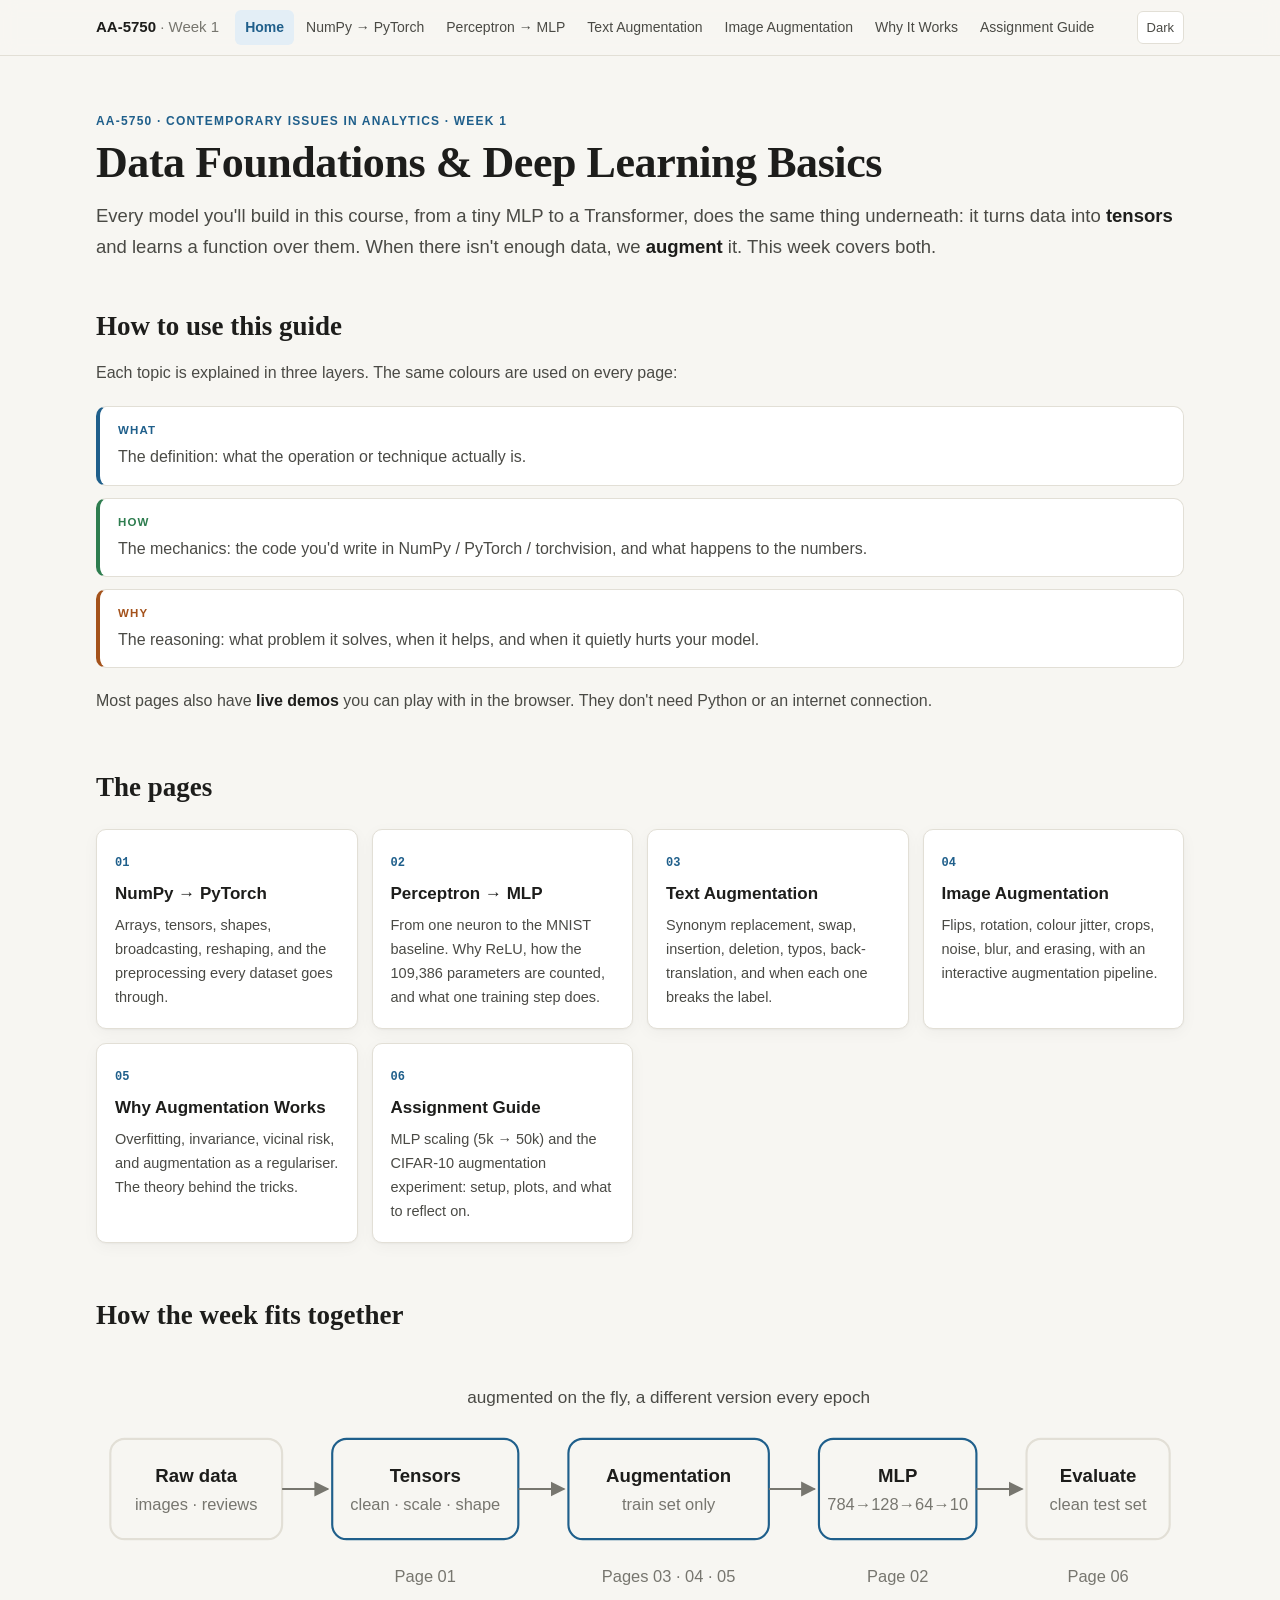
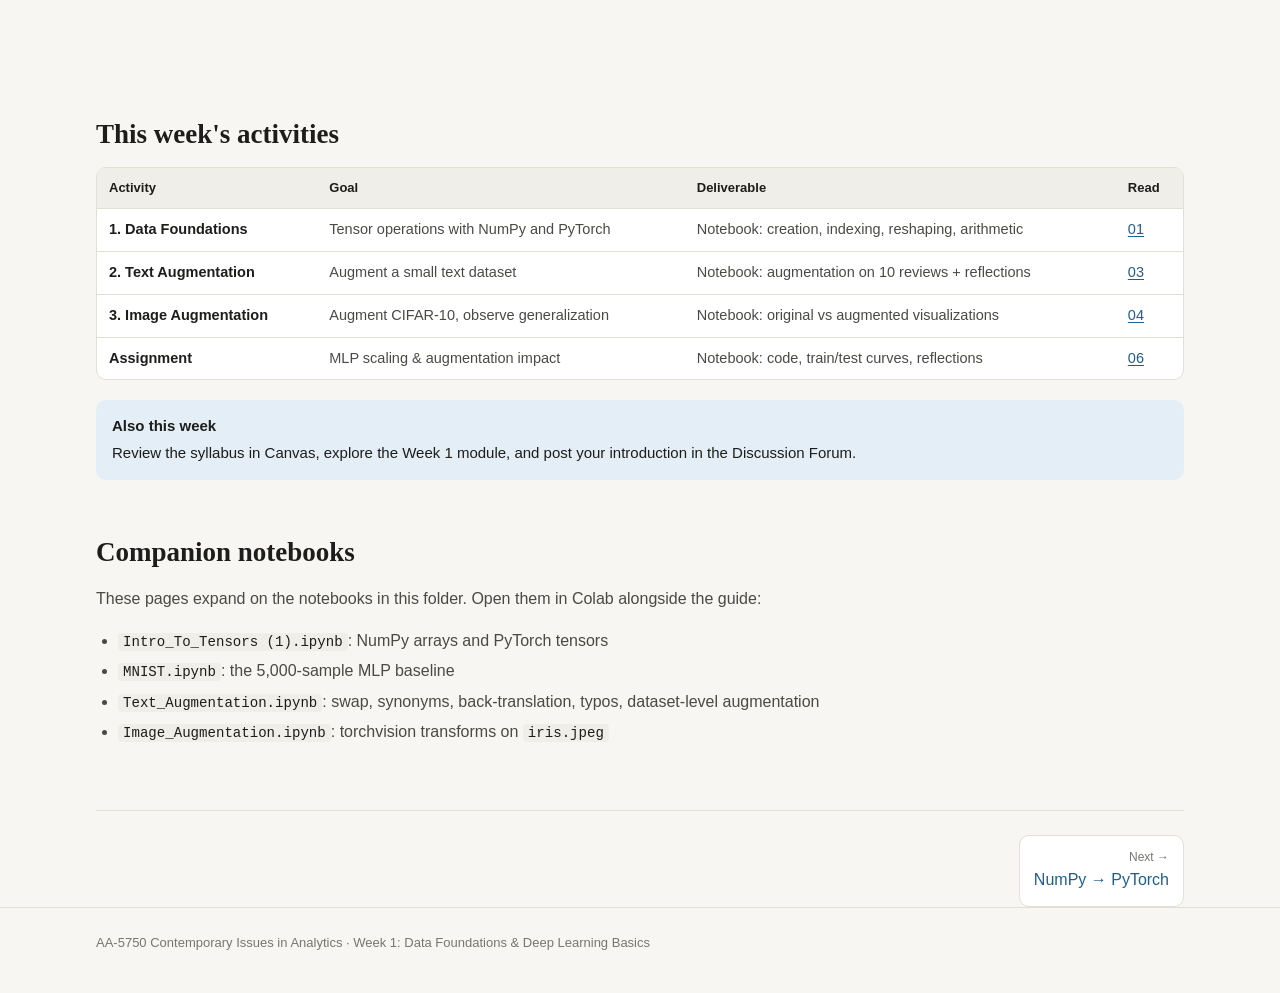
==== index.html @ 3ce7e308 "Add files via upload" ====
<!doctype html>
<html lang="en">
<head>
<meta charset="utf-8">
<meta name="viewport" content="width=device-width, initial-scale=1">
<title>Week 1 Foundations</title>
<meta name="description" content="AA-5750 Week 1: tensors, MLPs, and text and image augmentation: what we do, how we do it, and why.">
<link rel="stylesheet" href="assets/style.css">
</head>
<body>
<div class="wrap">
  <section class="hero">
    <p class="eyebrow">AA-5750 · Contemporary Issues in Analytics · Week 1</p>
    <h1>Data Foundations &amp; Deep Learning Basics</h1>
    <p class="lede">Every model you'll build in this course, from a tiny MLP to a Transformer, does the same thing underneath: it turns data into <strong>tensors</strong> and learns a function over them. When there isn't enough data, we <strong>augment</strong> it. This week covers both.</p>
  </section>

  <main style="max-width:none">
    <h2 id="how-to-read" style="margin-top:32px">How to use this guide</h2>
    <p>Each topic is explained in three layers. The same colours are used on every page:</p>
    <div class="www">
      <div class="what"><b>What</b><p>The definition: what the operation or technique actually is.</p></div>
      <div class="how"><b>How</b><p>The mechanics: the code you'd write in NumPy / PyTorch / torchvision, and what happens to the numbers.</p></div>
      <div class="why"><b>Why</b><p>The reasoning: what problem it solves, when it helps, and when it quietly hurts your model.</p></div>
    </div>
    <p>Most pages also have <strong>live demos</strong> you can play with in the browser. They don't need Python or an internet connection.</p>

    <h2 id="pages">The pages</h2>
    <div class="cards">
      <a class="card" href="tensors.html"><span class="num">01</span><h3>NumPy → PyTorch</h3><p>Arrays, tensors, shapes, broadcasting, reshaping, and the preprocessing every dataset goes through.</p></a>
      <a class="card" href="mlp.html"><span class="num">02</span><h3>Perceptron → MLP</h3><p>From one neuron to the MNIST baseline. Why ReLU, how the 109,386 parameters are counted, and what one training step does.</p></a>
      <a class="card" href="text-augmentation.html"><span class="num">03</span><h3>Text Augmentation</h3><p>Synonym replacement, swap, insertion, deletion, typos, back-translation, and when each one breaks the label.</p></a>
      <a class="card" href="image-augmentation.html"><span class="num">04</span><h3>Image Augmentation</h3><p>Flips, rotation, colour jitter, crops, noise, blur, and erasing, with an interactive augmentation pipeline.</p></a>
      <a class="card" href="why-augmentation.html"><span class="num">05</span><h3>Why Augmentation Works</h3><p>Overfitting, invariance, vicinal risk, and augmentation as a regulariser. The theory behind the tricks.</p></a>
      <a class="card" href="assignment.html"><span class="num">06</span><h3>Assignment Guide</h3><p>MLP scaling (5k → 50k) and the CIFAR-10 augmentation experiment: setup, plots, and what to reflect on.</p></a>
    </div>

    <h2 id="map">How the week fits together</h2>
    <figure class="figure">
      <svg viewBox="0 0 760 210" role="img" aria-label="Pipeline: raw data, tensors, augmentation, MLP, evaluation">
        <defs><marker id="ar" viewBox="0 0 10 10" refX="9" refY="5" markerWidth="7" markerHeight="7" orient="auto"><path d="M0,0 L10,5 L0,10 z" class="svg-ink3"/></marker></defs>
        <g font-family="inherit" font-size="13" text-anchor="middle">
          <g><rect x="10" y="60" width="120" height="70" rx="10" fill="none" class="svg-line" stroke-width="1.5"/><text x="70" y="90" class="svg-ink" font-weight="600">Raw data</text><text x="70" y="110" class="svg-ink3" font-size="11.5">images · reviews</text></g>
          <g><rect x="165" y="60" width="130" height="70" rx="10" fill="none" class="svg-acc" stroke-width="1.5"/><text x="230" y="90" class="svg-ink" font-weight="600">Tensors</text><text x="230" y="110" class="svg-ink3" font-size="11.5">clean · scale · shape</text></g>
          <g><rect x="330" y="60" width="140" height="70" rx="10" fill="none" class="svg-acc" stroke-width="1.5"/><text x="400" y="90" class="svg-ink" font-weight="600">Augmentation</text><text x="400" y="110" class="svg-ink3" font-size="11.5">train set only</text></g>
          <g><rect x="505" y="60" width="110" height="70" rx="10" fill="none" class="svg-acc" stroke-width="1.5"/><text x="560" y="90" class="svg-ink" font-weight="600">MLP</text><text x="560" y="110" class="svg-ink3" font-size="11.5">784→128→64→10</text></g>
          <g><rect x="650" y="60" width="100" height="70" rx="10" fill="none" class="svg-line" stroke-width="1.5"/><text x="700" y="90" class="svg-ink" font-weight="600">Evaluate</text><text x="700" y="110" class="svg-ink3" font-size="11.5">clean test set</text></g>
          <g stroke-width="1.5" class="svg-acc" fill="none" style="stroke:var(--ink-3)">
            <line x1="130" y1="95" x2="162" y2="95" marker-end="url(#ar)"/><line x1="295" y1="95" x2="327" y2="95" marker-end="url(#ar)"/>
            <line x1="470" y1="95" x2="502" y2="95" marker-end="url(#ar)"/><line x1="615" y1="95" x2="647" y2="95" marker-end="url(#ar)"/>
          </g>
          <text x="230" y="160" class="svg-ink3" font-size="11.5">Page 01</text><text x="400" y="160" class="svg-ink3" font-size="11.5">Pages 03 · 04 · 05</text>
          <text x="560" y="160" class="svg-ink3" font-size="11.5">Page 02</text><text x="700" y="160" class="svg-ink3" font-size="11.5">Page 06</text>
          <text x="400" y="35" class="svg-ink2" font-size="12">augmented on the fly, a different version every epoch</text>
        </g>
      </svg>
    </figure>

    <h2 id="deliverables">This week's activities</h2>
    <div class="table-wrap"><table>
      <tr><th>Activity</th><th>Goal</th><th>Deliverable</th><th>Read</th></tr>
      <tr><td><strong>1. Data Foundations</strong></td><td>Tensor operations with NumPy and PyTorch</td><td>Notebook: creation, indexing, reshaping, arithmetic</td><td><a href="tensors.html">01</a></td></tr>
      <tr><td><strong>2. Text Augmentation</strong></td><td>Augment a small text dataset</td><td>Notebook: augmentation on 10 reviews + reflections</td><td><a href="text-augmentation.html">03</a></td></tr>
      <tr><td><strong>3. Image Augmentation</strong></td><td>Augment CIFAR-10, observe generalization</td><td>Notebook: original vs augmented visualizations</td><td><a href="image-augmentation.html">04</a></td></tr>
      <tr><td><strong>Assignment</strong></td><td>MLP scaling &amp; augmentation impact</td><td>Notebook: code, train/test curves, reflections</td><td><a href="assignment.html">06</a></td></tr>
    </table></div>
    <div class="note"><b>Also this week</b>Review the syllabus in Canvas, explore the Week 1 module, and post your introduction in the Discussion Forum.</div>

    <h2 id="notebooks">Companion notebooks</h2>
    <p>These pages expand on the notebooks in this folder. Open them in Colab alongside the guide:</p>
    <ul>
      <li><code>Intro_To_Tensors (1).ipynb</code>: NumPy arrays and PyTorch tensors</li>
      <li><code>MNIST.ipynb</code>: the 5,000-sample MLP baseline</li>
      <li><code>Text_Augmentation.ipynb</code>: swap, synonyms, back-translation, typos, dataset-level augmentation</li>
      <li><code>Image_Augmentation.ipynb</code>: torchvision transforms on <code>iris.jpeg</code></li>
    </ul>
  </main>
</div>
<script src="assets/site.js"></script>
</body>
</html>
---- assets/style.css ----
/* AA-5750 Week 1: shared styles */
:root {
  --bg: #f7f6f2;
  --surface: #ffffff;
  --surface-2: #f0eee8;
  --ink: #1d1d1b;
  --ink-2: #4a4a45;
  --ink-3: #77766f;
  --line: #e2dfd6;
  --accent: #1f5f8b;
  --accent-soft: #e3eef6;
  --what: #1f5f8b;   --what-soft: #e3eef6;
  --how: #2e7d4f;    --how-soft: #e2f1e7;
  --why: #a4521b;    --why-soft: #f8e9dc;
  --warn: #9b2c2c;   --warn-soft: #f9e4e4;
  --code-bg: #1e1f22;
  --code-ink: #e6e4dc;
  --s1: #2a6fc0; --s2: #c0571a;
  --radius: 10px;
  --shadow: 0 1px 2px rgba(0,0,0,.04), 0 4px 16px rgba(0,0,0,.04);
  --font: -apple-system, BlinkMacSystemFont, "Segoe UI", Inter, Roboto, "Helvetica Neue", Arial, sans-serif;
  --serif: "Iowan Old Style", "Palatino Linotype", Palatino, Georgia, serif;
  --mono: ui-monospace, "SF Mono", Menlo, Consolas, "Liberation Mono", monospace;
  color-scheme: light;
}
@media (prefers-color-scheme: dark) {
  :root:not([data-theme="light"]) {
    --bg: #141517; --surface: #1c1d20; --surface-2: #24262a; --ink: #ecebe6; --ink-2: #bdbbb3; --ink-3: #8c8a83;
    --line: #2f3136; --accent: #7db7e0; --accent-soft: #1d2d3a;
    --what: #7db7e0; --what-soft: #1d2d3a; --how: #7cc79a; --how-soft: #1b3024; --why: #e6a272; --why-soft: #3a2719;
    --warn: #f08a8a; --warn-soft: #3a1f1f; --code-bg: #0f1012; --shadow: none; color-scheme: dark;
    --s1: #3d8ad6; --s2: #d06a2c;
  }
}
:root[data-theme="dark"] {
  --bg: #141517; --surface: #1c1d20; --surface-2: #24262a; --ink: #ecebe6; --ink-2: #bdbbb3; --ink-3: #8c8a83;
  --line: #2f3136; --accent: #7db7e0; --accent-soft: #1d2d3a;
  --what: #7db7e0; --what-soft: #1d2d3a; --how: #7cc79a; --how-soft: #1b3024; --why: #e6a272; --why-soft: #3a2719;
  --warn: #f08a8a; --warn-soft: #3a1f1f; --code-bg: #0f1012; --shadow: none; color-scheme: dark;
    --s1: #3d8ad6; --s2: #d06a2c;
}

* { box-sizing: border-box; }
html { scroll-behavior: smooth; -webkit-text-size-adjust: 100%; }
body {
  margin: 0; background: var(--bg); color: var(--ink);
  font: 16px/1.65 var(--font);
}
a { color: var(--accent); text-underline-offset: 2px; }
img, canvas, svg { max-width: 100%; }

/* ---------- top bar ---------- */
.topbar {
  position: sticky; top: 0; z-index: 20;
  background: color-mix(in srgb, var(--bg) 88%, transparent);
  backdrop-filter: blur(8px); -webkit-backdrop-filter: blur(8px);
  border-bottom: 1px solid var(--line);
}
.topbar-inner {
  max-width: 1120px; margin: 0 auto; padding: 10px 16px;
  display: flex; align-items: center; gap: 16px;
}
.brand { font-weight: 700; color: var(--ink); text-decoration: none; white-space: nowrap; font-size: 15px; }
.brand span { color: var(--ink-3); font-weight: 500; }
.nav { display: flex; gap: 2px; overflow-x: auto; scrollbar-width: none; flex: 1; }
.nav::-webkit-scrollbar { display: none; }
.nav a {
  color: var(--ink-2); text-decoration: none; font-size: 14px; padding: 6px 10px;
  border-radius: 6px; white-space: nowrap;
}
.nav a:hover { background: var(--surface-2); color: var(--ink); }
.nav a[aria-current="page"] { background: var(--accent-soft); color: var(--accent); font-weight: 600; }
.theme-btn {
  border: 1px solid var(--line); background: var(--surface); color: var(--ink-2);
  border-radius: 6px; padding: 5px 9px; cursor: pointer; font: inherit; font-size: 13px;
}

/* ---------- layout ---------- */
.wrap { max-width: 1120px; margin: 0 auto; padding: 0 16px; }
.page { display: grid; grid-template-columns: 210px minmax(0, 1fr); gap: 48px; padding-top: 40px; padding-bottom: 80px; }
.toc { position: sticky; top: 72px; align-self: start; font-size: 13.5px; }
.toc h4 { margin: 0 0 8px; font-size: 11px; letter-spacing: .08em; text-transform: uppercase; color: var(--ink-3); }
.toc a { display: block; color: var(--ink-2); text-decoration: none; padding: 4px 0 4px 10px; border-left: 2px solid var(--line); }
.toc a:hover { color: var(--ink); }
.toc a.active { color: var(--accent); border-left-color: var(--accent); }
main { min-width: 0; max-width: 780px; }
@media (max-width: 900px) {
  .page { grid-template-columns: minmax(0, 1fr); gap: 0; padding-top: 24px; }
  .toc { display: none; }
}

/* ---------- type ---------- */
.eyebrow { font-size: 12px; letter-spacing: .1em; text-transform: uppercase; color: var(--accent); font-weight: 700; margin: 0 0 6px; }
h1 { font-family: var(--serif); font-size: clamp(30px, 5vw, 44px); line-height: 1.12; margin: 0 0 14px; font-weight: 600; letter-spacing: -.01em; }
h2 { font-family: var(--serif); font-size: 27px; line-height: 1.25; margin: 56px 0 12px; font-weight: 600; scroll-margin-top: 80px; }
h3 { font-size: 18px; margin: 32px 0 8px; scroll-margin-top: 80px; }
p, li { color: var(--ink-2); }
strong { color: var(--ink); }
.lede { font-size: 18.5px; color: var(--ink-2); margin: 0 0 8px; }
code { font-family: var(--mono); font-size: .88em; background: var(--surface-2); padding: 1px 5px; border-radius: 4px; color: var(--ink); }
hr { border: 0; border-top: 1px solid var(--line); margin: 40px 0; }
ul, ol { padding-left: 22px; }
li { margin: 4px 0; }

/* ---------- code ---------- */
pre {
  position: relative; background: var(--code-bg); color: var(--code-ink);
  border-radius: var(--radius); padding: 16px 18px; overflow-x: auto;
  font: 13.5px/1.6 var(--mono); margin: 16px 0;
}
pre code { background: none; padding: 0; color: inherit; font-size: inherit; }
pre .c { color: #8a8f98; font-style: italic; }
pre .k { color: #e7a0d6; }
pre .s { color: #a8d8a0; }
pre .n { color: #f2c57c; }
pre .f { color: #8fc5f0; }
.copy-btn {
  position: absolute; top: 8px; right: 8px; font: 12px var(--font);
  background: rgba(255,255,255,.08); color: #cfcdc5; border: 1px solid rgba(255,255,255,.12);
  border-radius: 5px; padding: 3px 8px; cursor: pointer; opacity: 0; transition: opacity .15s;
}
pre:hover .copy-btn, .copy-btn:focus { opacity: 1; }
.out { border-left: 3px solid var(--how); background: var(--surface); color: var(--ink-2); }
.out::before { content: "output"; display: block; font: 11px var(--font); text-transform: uppercase; letter-spacing: .08em; color: var(--ink-3); margin-bottom: 4px; }

/* ---------- What / How / Why ---------- */
.www { display: grid; gap: 12px; margin: 20px 0; }
.www > div {
  background: var(--surface); border: 1px solid var(--line); border-radius: var(--radius);
  padding: 14px 16px 14px 18px; border-left-width: 4px;
}
.www > div > b { display: block; font-size: 11.5px; letter-spacing: .1em; text-transform: uppercase; margin-bottom: 4px; }
.www p { margin: 0; }
.www .what { border-left-color: var(--what); } .www .what > b { color: var(--what); }
.www .how  { border-left-color: var(--how); }  .www .how > b  { color: var(--how); }
.www .why  { border-left-color: var(--why); }  .www .why > b  { color: var(--why); }

/* ---------- callouts ---------- */
.note, .warn, .tip {
  border-radius: var(--radius); padding: 14px 16px; margin: 20px 0; font-size: 15px;
}
.note { background: var(--accent-soft); }
.tip  { background: var(--how-soft); }
.warn { background: var(--warn-soft); }
.note > b:first-child, .tip > b:first-child, .warn > b:first-child { display: block; margin-bottom: 2px; }
.warn > b:first-child { color: var(--warn); }
.note p, .tip p, .warn p { margin: 4px 0; }

/* ---------- tables ---------- */
.table-wrap { overflow-x: auto; margin: 16px 0; border: 1px solid var(--line); border-radius: var(--radius); background: var(--surface); }
table { border-collapse: collapse; width: 100%; font-size: 14.5px; }
th, td { text-align: left; padding: 9px 12px; border-bottom: 1px solid var(--line); vertical-align: top; }
th { background: var(--surface-2); font-weight: 600; color: var(--ink); font-size: 13px; }
tr:last-child td { border-bottom: 0; }
td { color: var(--ink-2); }

/* ---------- cards (home) ---------- */
.cards { display: grid; grid-template-columns: repeat(auto-fill, minmax(240px, 1fr)); gap: 14px; margin: 24px 0; }
.card {
  display: block; text-decoration: none; background: var(--surface); border: 1px solid var(--line);
  border-radius: var(--radius); padding: 18px; color: var(--ink); box-shadow: var(--shadow);
  transition: border-color .15s, transform .15s;
}
.card:hover { border-color: var(--accent); transform: translateY(-2px); }
.card .num { font: 600 12px var(--mono); color: var(--accent); }
.card h3 { margin: 6px 0 6px; font-size: 17px; }
.card p { margin: 0; font-size: 14.5px; }

/* ---------- interactive demo panels ---------- */
.demo {
  background: var(--surface); border: 1px solid var(--line); border-radius: 12px;
  padding: 18px; margin: 24px 0; box-shadow: var(--shadow);
}
.demo-title { font-size: 12px; letter-spacing: .1em; text-transform: uppercase; color: var(--how); font-weight: 700; margin: 0 0 10px; }
.controls { display: grid; grid-template-columns: repeat(auto-fill, minmax(200px, 1fr)); gap: 10px 18px; margin: 12px 0; }
.control label { display: flex; justify-content: space-between; font-size: 13px; color: var(--ink-2); margin-bottom: 2px; }
.control label output { font-family: var(--mono); color: var(--ink); }
input[type="range"] { width: 100%; accent-color: var(--accent); }
.btn-row { display: flex; flex-wrap: wrap; gap: 8px; margin: 10px 0; }
button.btn {
  font: inherit; font-size: 14px; padding: 7px 12px; border-radius: 7px; cursor: pointer;
  border: 1px solid var(--line); background: var(--surface-2); color: var(--ink);
}
button.btn:hover { border-color: var(--accent); }
button.btn.primary { background: var(--accent); border-color: var(--accent); color: var(--surface); }
button.btn[aria-pressed="true"] { background: var(--accent-soft); border-color: var(--accent); color: var(--accent); }
input[type="text"], textarea, select {
  font: inherit; font-size: 15px; width: 100%; padding: 8px 10px; border-radius: 7px;
  border: 1px solid var(--line); background: var(--bg); color: var(--ink);
}
textarea { resize: vertical; min-height: 64px; }
.check { display: inline-flex; align-items: center; gap: 6px; font-size: 14px; color: var(--ink-2); }

/* ---------- misc ---------- */
.pill { display: inline-block; font-size: 12px; padding: 1px 8px; border-radius: 999px; background: var(--surface-2); color: var(--ink-2); border: 1px solid var(--line); }
.grid2 { display: grid; grid-template-columns: 1fr 1fr; gap: 14px; }
@media (max-width: 640px) { .grid2 { grid-template-columns: 1fr; } }
.figure { margin: 20px 0; text-align: center; }
.figure figcaption, .caption { font-size: 13px; color: var(--ink-3); margin-top: 6px; }
.pager { display: flex; justify-content: space-between; gap: 12px; margin-top: 64px; padding-top: 24px; border-top: 1px solid var(--line); }
.pager a { text-decoration: none; display: block; padding: 12px 14px; border: 1px solid var(--line); border-radius: var(--radius); background: var(--surface); max-width: 48%; }
.pager a small { display: block; color: var(--ink-3); font-size: 12px; }
.pager a:hover { border-color: var(--accent); }
.pager .next { margin-left: auto; text-align: right; }
.hero { padding: 56px 0 8px; }
.footer { border-top: 1px solid var(--line); padding: 24px 0 40px; font-size: 13px; color: var(--ink-3); }
.mono { font-family: var(--mono); }
.kbd { font-family: var(--mono); font-size: 12px; border: 1px solid var(--line); border-bottom-width: 2px; border-radius: 4px; padding: 0 5px; }
mark.add { background: var(--how-soft); color: var(--how); padding: 0 2px; border-radius: 3px; }
mark.chg { background: var(--why-soft); color: var(--why); padding: 0 2px; border-radius: 3px; }
mark.del { background: var(--warn-soft); color: var(--warn); text-decoration: line-through; padding: 0 2px; border-radius: 3px; }
.svg-ink { fill: var(--ink); } .svg-ink2 { fill: var(--ink-2); } .svg-ink3 { fill: var(--ink-3); }
.svg-line { stroke: var(--line); } .svg-acc { stroke: var(--accent); } .svg-accf { fill: var(--accent); }
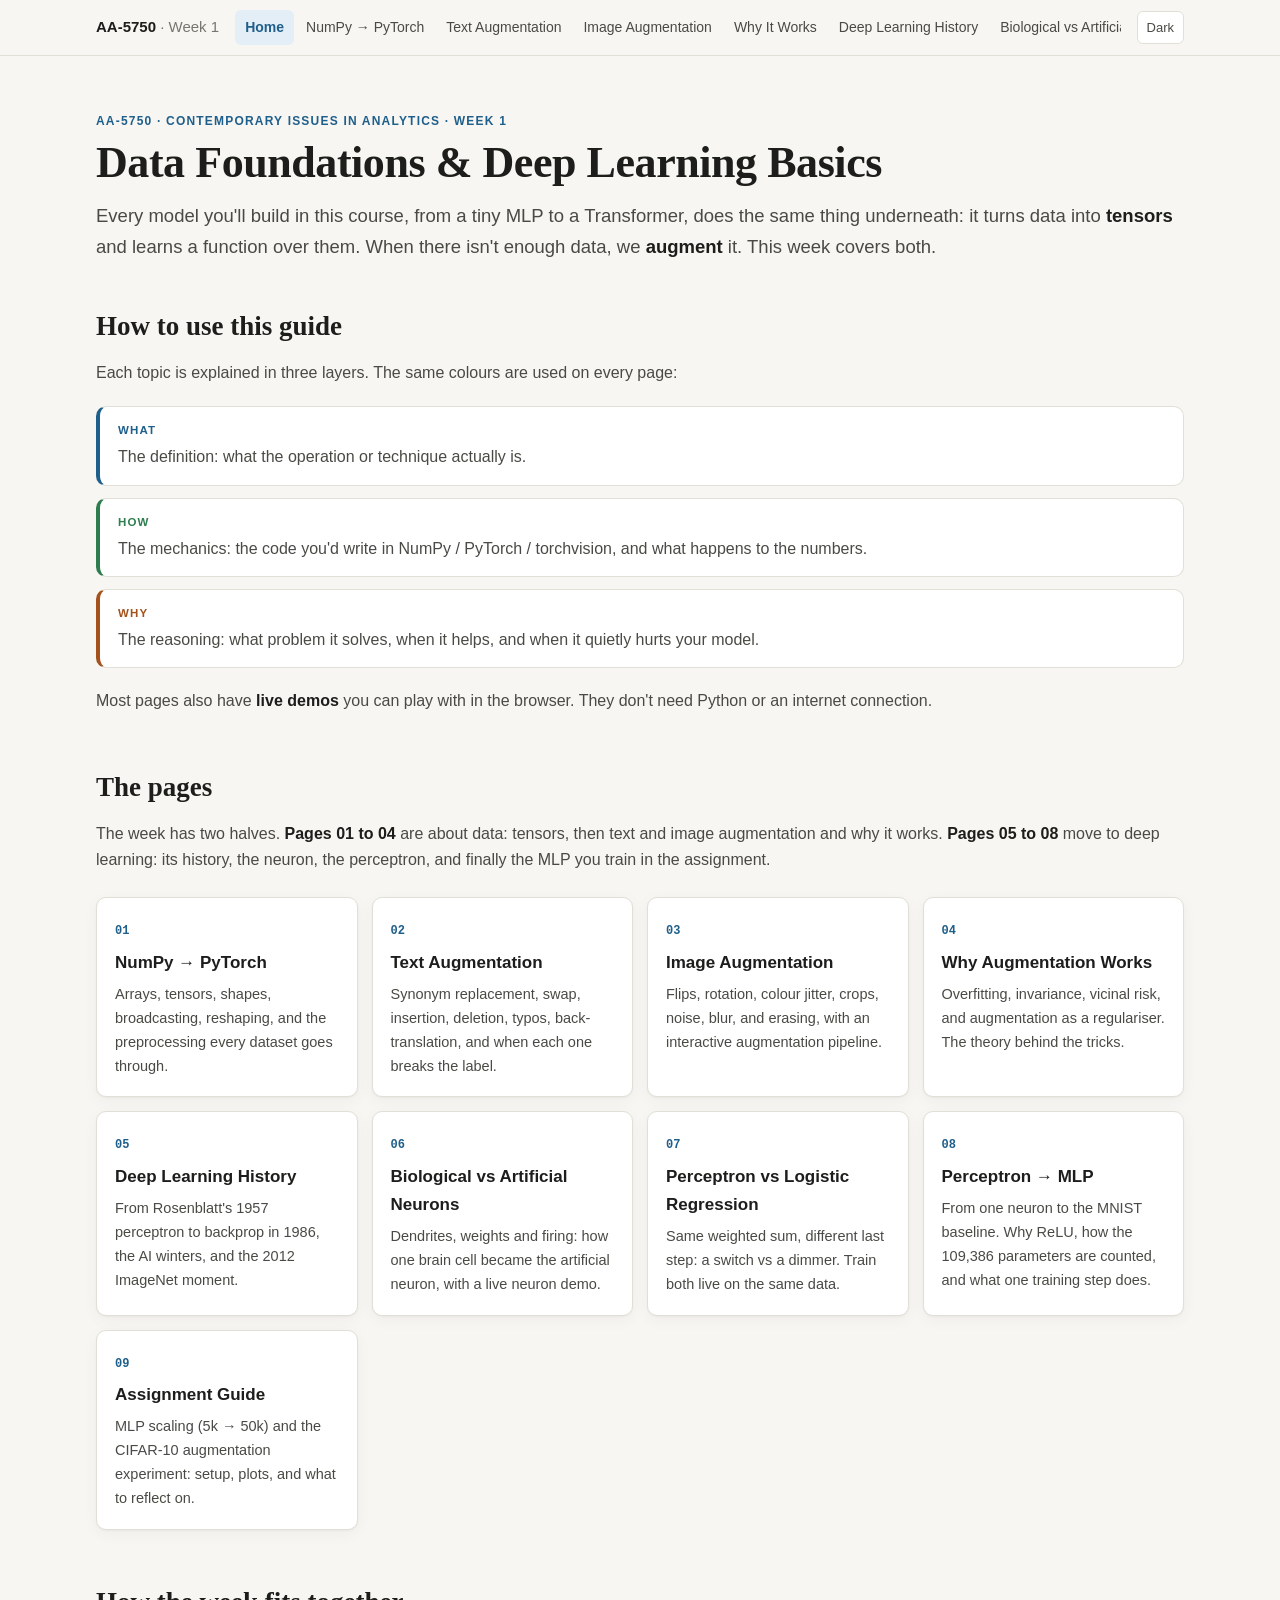
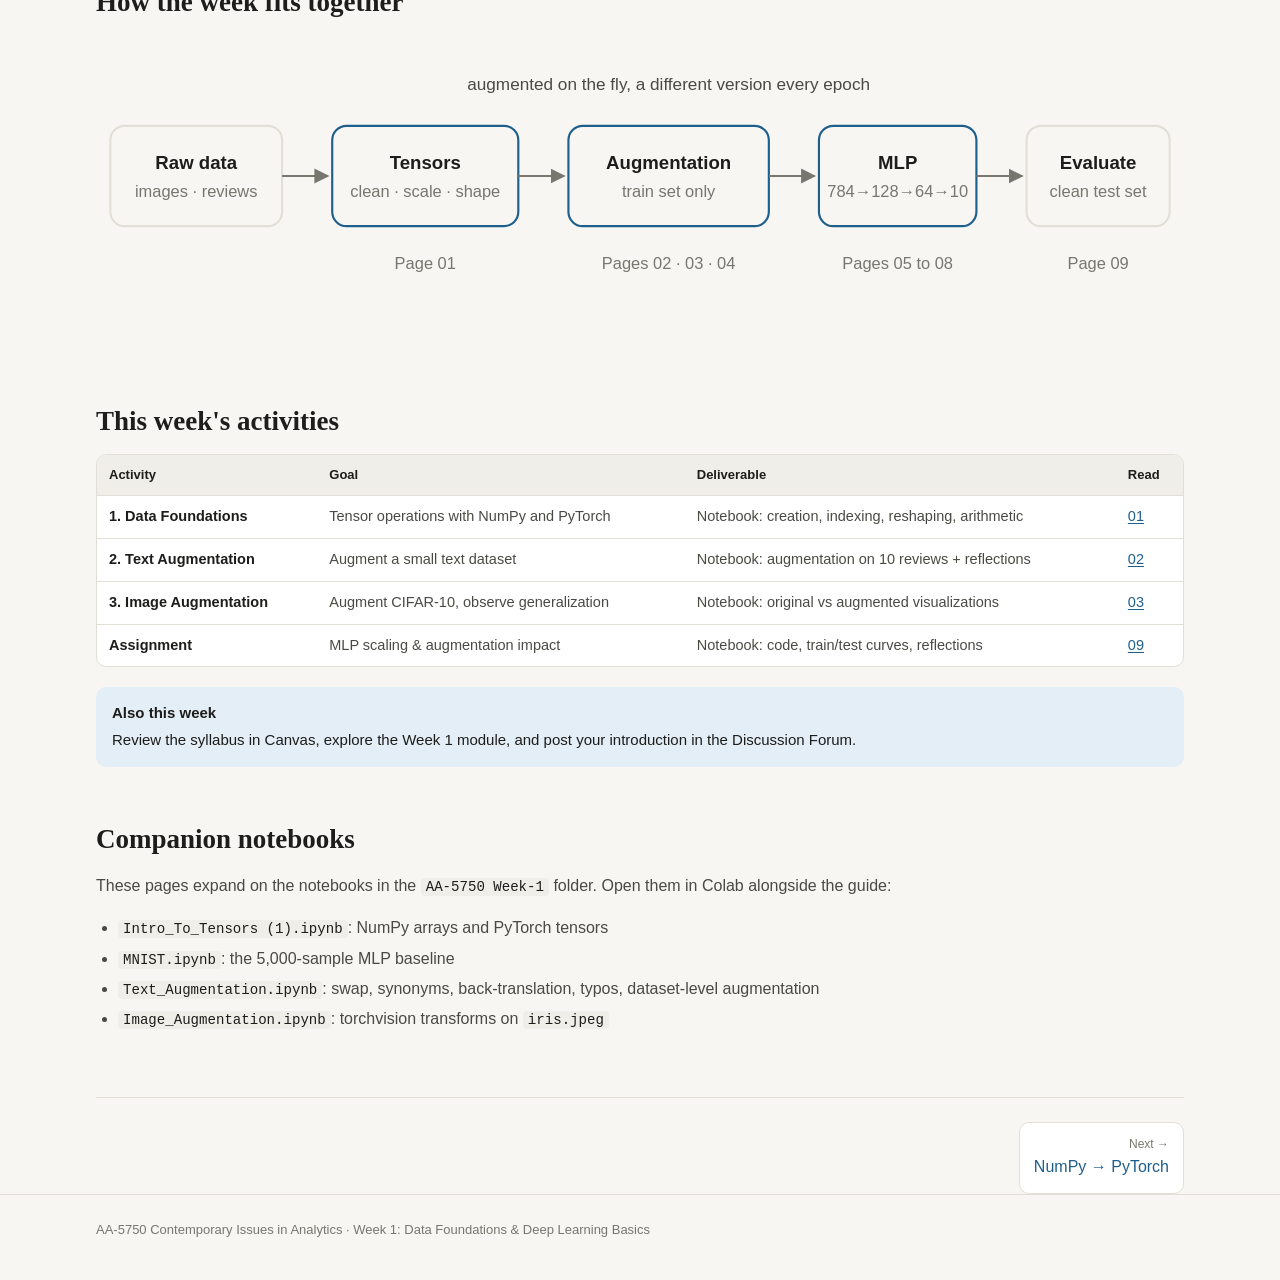
==== commit c60c2514: "Add files via upload" ====
--- a/index.html
+++ b/index.html
@@ -26,13 +26,17 @@
     <p>Most pages also have <strong>live demos</strong> you can play with in the browser. They don't need Python or an internet connection.</p>
 
     <h2 id="pages">The pages</h2>
+    <p>The week has two halves. <strong>Pages 01 to 04</strong> are about data: tensors, then text and image augmentation and why it works. <strong>Pages 05 to 08</strong> move to deep learning: its history, the neuron, the perceptron, and finally the MLP you train in the assignment.</p>
     <div class="cards">
       <a class="card" href="tensors.html"><span class="num">01</span><h3>NumPy → PyTorch</h3><p>Arrays, tensors, shapes, broadcasting, reshaping, and the preprocessing every dataset goes through.</p></a>
-      <a class="card" href="mlp.html"><span class="num">02</span><h3>Perceptron → MLP</h3><p>From one neuron to the MNIST baseline. Why ReLU, how the 109,386 parameters are counted, and what one training step does.</p></a>
-      <a class="card" href="text-augmentation.html"><span class="num">03</span><h3>Text Augmentation</h3><p>Synonym replacement, swap, insertion, deletion, typos, back-translation, and when each one breaks the label.</p></a>
-      <a class="card" href="image-augmentation.html"><span class="num">04</span><h3>Image Augmentation</h3><p>Flips, rotation, colour jitter, crops, noise, blur, and erasing, with an interactive augmentation pipeline.</p></a>
-      <a class="card" href="why-augmentation.html"><span class="num">05</span><h3>Why Augmentation Works</h3><p>Overfitting, invariance, vicinal risk, and augmentation as a regulariser. The theory behind the tricks.</p></a>
-      <a class="card" href="assignment.html"><span class="num">06</span><h3>Assignment Guide</h3><p>MLP scaling (5k → 50k) and the CIFAR-10 augmentation experiment: setup, plots, and what to reflect on.</p></a>
+      <a class="card" href="text-augmentation.html"><span class="num">02</span><h3>Text Augmentation</h3><p>Synonym replacement, swap, insertion, deletion, typos, back-translation, and when each one breaks the label.</p></a>
+      <a class="card" href="image-augmentation.html"><span class="num">03</span><h3>Image Augmentation</h3><p>Flips, rotation, colour jitter, crops, noise, blur, and erasing, with an interactive augmentation pipeline.</p></a>
+      <a class="card" href="why-augmentation.html"><span class="num">04</span><h3>Why Augmentation Works</h3><p>Overfitting, invariance, vicinal risk, and augmentation as a regulariser. The theory behind the tricks.</p></a>
+      <a class="card" href="deep-learning-history.html"><span class="num">05</span><h3>Deep Learning History</h3><p>From Rosenblatt's 1957 perceptron to backprop in 1986, the AI winters, and the 2012 ImageNet moment.</p></a>
+      <a class="card" href="neurons.html"><span class="num">06</span><h3>Biological vs Artificial Neurons</h3><p>Dendrites, weights and firing: how one brain cell became the artificial neuron, with a live neuron demo.</p></a>
+      <a class="card" href="perceptron-logreg.html"><span class="num">07</span><h3>Perceptron vs Logistic Regression</h3><p>Same weighted sum, different last step: a switch vs a dimmer. Train both live on the same data.</p></a>
+      <a class="card" href="mlp.html"><span class="num">08</span><h3>Perceptron → MLP</h3><p>From one neuron to the MNIST baseline. Why ReLU, how the 109,386 parameters are counted, and what one training step does.</p></a>
+      <a class="card" href="assignment.html"><span class="num">09</span><h3>Assignment Guide</h3><p>MLP scaling (5k → 50k) and the CIFAR-10 augmentation experiment: setup, plots, and what to reflect on.</p></a>
     </div>
 
     <h2 id="map">How the week fits together</h2>
@@ -49,8 +53,8 @@
             <line x1="130" y1="95" x2="162" y2="95" marker-end="url(#ar)"/><line x1="295" y1="95" x2="327" y2="95" marker-end="url(#ar)"/>
             <line x1="470" y1="95" x2="502" y2="95" marker-end="url(#ar)"/><line x1="615" y1="95" x2="647" y2="95" marker-end="url(#ar)"/>
           </g>
-          <text x="230" y="160" class="svg-ink3" font-size="11.5">Page 01</text><text x="400" y="160" class="svg-ink3" font-size="11.5">Pages 03 · 04 · 05</text>
-          <text x="560" y="160" class="svg-ink3" font-size="11.5">Page 02</text><text x="700" y="160" class="svg-ink3" font-size="11.5">Page 06</text>
+          <text x="230" y="160" class="svg-ink3" font-size="11.5">Page 01</text><text x="400" y="160" class="svg-ink3" font-size="11.5">Pages 02 · 03 · 04</text>
+          <text x="560" y="160" class="svg-ink3" font-size="11.5">Pages 05 to 08</text><text x="700" y="160" class="svg-ink3" font-size="11.5">Page 09</text>
           <text x="400" y="35" class="svg-ink2" font-size="12">augmented on the fly, a different version every epoch</text>
         </g>
       </svg>
@@ -60,14 +64,14 @@
     <div class="table-wrap"><table>
       <tr><th>Activity</th><th>Goal</th><th>Deliverable</th><th>Read</th></tr>
       <tr><td><strong>1. Data Foundations</strong></td><td>Tensor operations with NumPy and PyTorch</td><td>Notebook: creation, indexing, reshaping, arithmetic</td><td><a href="tensors.html">01</a></td></tr>
-      <tr><td><strong>2. Text Augmentation</strong></td><td>Augment a small text dataset</td><td>Notebook: augmentation on 10 reviews + reflections</td><td><a href="text-augmentation.html">03</a></td></tr>
-      <tr><td><strong>3. Image Augmentation</strong></td><td>Augment CIFAR-10, observe generalization</td><td>Notebook: original vs augmented visualizations</td><td><a href="image-augmentation.html">04</a></td></tr>
-      <tr><td><strong>Assignment</strong></td><td>MLP scaling &amp; augmentation impact</td><td>Notebook: code, train/test curves, reflections</td><td><a href="assignment.html">06</a></td></tr>
+      <tr><td><strong>2. Text Augmentation</strong></td><td>Augment a small text dataset</td><td>Notebook: augmentation on 10 reviews + reflections</td><td><a href="text-augmentation.html">02</a></td></tr>
+      <tr><td><strong>3. Image Augmentation</strong></td><td>Augment CIFAR-10, observe generalization</td><td>Notebook: original vs augmented visualizations</td><td><a href="image-augmentation.html">03</a></td></tr>
+      <tr><td><strong>Assignment</strong></td><td>MLP scaling &amp; augmentation impact</td><td>Notebook: code, train/test curves, reflections</td><td><a href="assignment.html">09</a></td></tr>
     </table></div>
     <div class="note"><b>Also this week</b>Review the syllabus in Canvas, explore the Week 1 module, and post your introduction in the Discussion Forum.</div>
 
     <h2 id="notebooks">Companion notebooks</h2>
-    <p>These pages expand on the notebooks in this folder. Open them in Colab alongside the guide:</p>
+    <p>These pages expand on the notebooks in the <code>AA-5750 Week-1</code> folder. Open them in Colab alongside the guide:</p>
     <ul>
       <li><code>Intro_To_Tensors (1).ipynb</code>: NumPy arrays and PyTorch tensors</li>
       <li><code>MNIST.ipynb</code>: the 5,000-sample MLP baseline</li>
--- a/assets/style.css
+++ b/assets/style.css
@@ -211,3 +211,28 @@
 mark.del { background: var(--warn-soft); color: var(--warn); text-decoration: line-through; padding: 0 2px; border-radius: 3px; }
 .svg-ink { fill: var(--ink); } .svg-ink2 { fill: var(--ink-2); } .svg-ink3 { fill: var(--ink-3); }
 .svg-line { stroke: var(--line); } .svg-acc { stroke: var(--accent); } .svg-accf { fill: var(--accent); }
+
+/* ---------- figures from the Deep Learning blog series ---------- */
+.blog-fig { margin: 22px 0; }
+.blog-fig img {
+  display: block; width: 100%; height: auto; background: #fff; border-radius: 10px;
+  border: 1px solid var(--line); padding: 10px; box-sizing: border-box;
+}
+.blog-fig.narrow img { max-width: 440px; margin: 0 auto; }
+.blog-fig figcaption { font-size: 13px; color: var(--ink-3); margin-top: 6px; text-align: center; }
+.fig-row { display: grid; grid-template-columns: 1fr 1fr; gap: 14px; align-items: start; }
+.fig-row .blog-fig { margin: 0; }
+@media (max-width: 640px) { .fig-row { grid-template-columns: 1fr; } }
+.source-card {
+  display: flex; gap: 14px; align-items: center; background: var(--surface); border: 1px solid var(--line);
+  border-radius: var(--radius); padding: 12px 16px; margin: 18px 0; font-size: 14.5px; color: var(--ink-2);
+}
+.source-card b { color: var(--ink); }
+.source-card .tag { font: 600 11px var(--font); letter-spacing: .08em; text-transform: uppercase; color: var(--why); white-space: nowrap; }
+.timeline { list-style: none; padding: 0; margin: 20px 0; border-left: 2px solid var(--line); }
+.timeline li { position: relative; padding: 0 0 18px 22px; margin: 0; }
+.timeline li::before { content: ""; position: absolute; left: -7px; top: 6px; width: 12px; height: 12px; border-radius: 50%; background: var(--accent); border: 2px solid var(--bg); }
+.timeline li.fall::before { background: var(--warn); }
+.timeline li.rev::before { background: var(--why); }
+.timeline .yr { font: 700 15px var(--mono); color: var(--ink); margin-right: 8px; }
+.eqn { font-family: var(--serif); font-size: 20px; text-align: center; color: var(--ink); background: var(--surface); border: 1px solid var(--line); border-radius: var(--radius); padding: 14px; margin: 16px 0; overflow-x: auto; }
